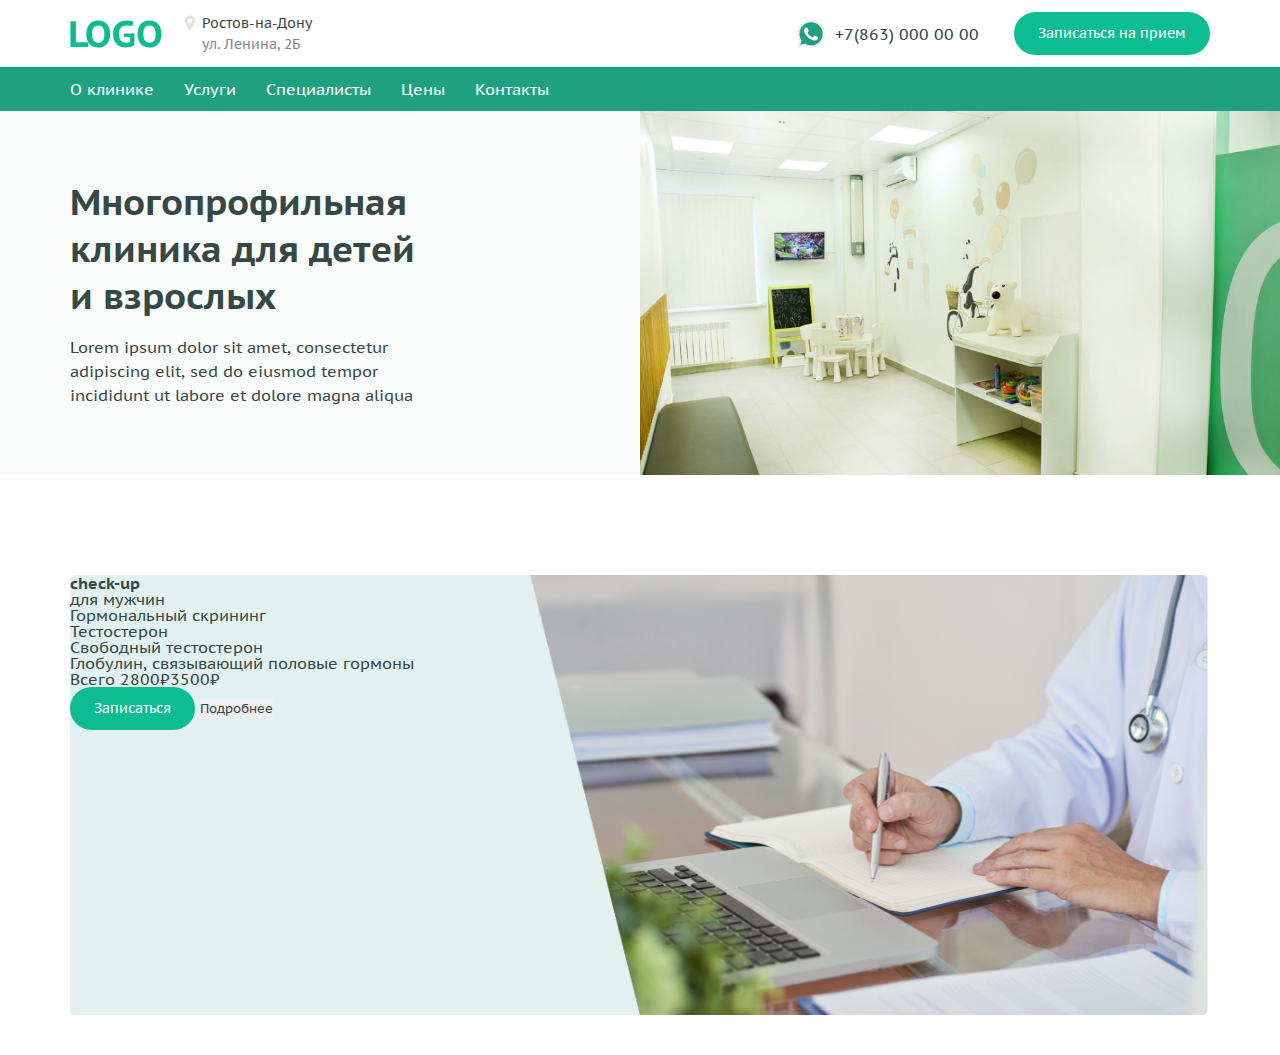
==== index.html @ 424bb500 "сделан header, menu, main" ====
<!DOCTYPE html>
<html lang="en">
<head>
  <meta charset="UTF-8">
  <meta name="viewport" content="width=device-width, initial-scale=1.0">
  <title>Clinic</title>
  <link href="https://fonts.googleapis.com/css2?family=PT+Sans+Caption:wght@400;700&display=swap" rel="stylesheet">
  <link rel="stylesheet" href="css/index.css">
</head>
<body>
  <div class="wrapper"> 
      <header class="header">
        <div class="_container">
          <div class="header__about">
            <div class="header__left-side">
              <img class="header__logo" src="images/logo.svg"></img>
              <div class="header__location">
                <svg xmlns="http://www.w3.org/2000/svg" width="20" height="20" viewBox="0 0 20 20" fill="none">
                  <path d="M9.8304 0.615234C6.23672 0.615234 3.31299 3.53897 3.31299 7.13264C3.31299 11.6495 9.83681 19.3652 9.83681 19.3652C9.83681 19.3652 16.3478 11.4274 16.3478 7.13264C16.3478 3.53897 13.4242 0.615234 9.8304 0.615234ZM11.7968 9.04095C11.2546 9.58305 10.5426 9.85416 9.8304 9.85416C9.11835 9.85416 8.40607 9.58305 7.86407 9.04095C6.77975 7.95673 6.77975 6.19251 7.86407 5.10818C8.38913 4.5829 9.08756 4.29359 9.8304 4.29359C10.5732 4.29359 11.2716 4.58301 11.7968 5.10818C12.8812 6.19251 12.8812 7.95673 11.7968 9.04095Z" fill="#E1E1E1"/>
                </svg>
                <div class="header__location-adress">
                  <p>Ростов-на-Дону</p>
                  <p class="header__location-adress-street">ул. Ленина, 2Б</p>
                </div>
              </div>
            </div>
            <div class="header__right-side">
              <div class="header__number">
                <img src="images/whatsapp.svg" alt="">
                <p>+7(863) 000 00 00</p>
              </div>
              <button class="register">Записаться на прием</button>
            </div>
          </div>
        </div>
        <div class="menu">
            <div class="_container">
              <ul class="menu__list">
                <li class="menu__list_item"><a href="">О клинике</a></li>
                <li class="menu__list_item"><a href="">Услуги</a></li>
                <li class="menu__list_item"><a href="">Специалисты</a></li>
                <li class="menu__list_item"><a href="">Цены</a></li>
                <li class="menu__list_item"><a href="">Контакты</a></li>
              </ul>
            </div>
        </div>
      </header>
      <main class="main">
        <section class="about">
          <div class="about__content">
            <div class="about__conteiner">
              <div class="about__body">
                <h2 class="about__title">Многопрофильная клиника для детей и взрослых</h2>
                <div class="about__text">Lorem ipsum dolor sit amet, consectetur adipiscing elit, sed do eiusmod tempor incididunt ut labore et dolore magna aliqua</div>
              </div>
            </div>
          </div>
          <div class="about__image">
            <img src="images/Photo-1.png" alt="">
          </div>
        </section>
        <section class="check-up">
          <div class="_container check-up__container">
            <div class="check-up__info">
              <h2 class="check-up__info_title">check-up</h2>
              <p class="check-up__info_subtitle">для мужчин</p>
              <ul class="check-up__info_list">
                <li class="check-up__info_item">Гормональный скрининг</li>
                <li class="check-up__info_item">Тестостерон</li>
                <li class="check-up__info_item">Свободный тестостерон</li>
                <li class="check-up__info_item">Глобулин, связывающий половые гормоны</li>
              </ul>
              <div class="check-up__info_price">Всего 2800₽<span>3500₽</span></div>
              <div class="check-up__info_buttons">
                <button class="check-up__info_register register">Записаться</button>
                <button class="check-up__info_more">Подробнее</button>
              </div>
            </div>
            <div class="check-up__img"><img src="images/doctor-working-table.png" alt=""></div>
          </div>
        </section>
      </main>
      <footer></footer>
    
  </div>
</body>
</html>
---- css/index.css ----
* {
  padding: 0;
  margin: 0;
  border: 0;
  font-family: "PT Sans Caption", sans-serif;
  color: #364844;
}

*,
*::before,
*::after {
  -moz-box-sizing: border-box;
  -webkit-box-sizing: border-box;
  box-sizing: border-box;
}

:focus,
:active {
  outline: none;
}

a:focus,
a:active {
  outline: none;
}

nav,
footer,
header,
aside {
  display: block;
}

html,
body {
  height: 100%;
  width: 100%;
  font-size: 100%;
  line-height: 1;
  font-size: 16px;
  -ms-text-size-adjust: 100%;
  -moz-text-size-adjust: 100%;
  -webkit-text-size-adjust: 100%;
}

input,
button,
textarea {
  font-family: inherit;
}

input::-ms-clear {
  display: none;
}

button {
  cursor: pointer;
}

button::-moz-focus-inner {
  padding: o;
  border: 0;
}

a,
a:visited {
  text-decoration: none;
}

a:hover {
  text-decoration: none;
}

ul li {
  list-style: none;
}

img {
  vertical-align: top;
}

h1,
h2,
h3,
h4,
h5,
h6 {
  font-size: inherit;
}

.wrapper {
  font-size: 16px;
  overflow: hidden;
  min-height: 100%;
  display: flex;
  flex-direction: column;
}

._container {
  box-sizing: content-box;
  padding: 0 15px;
  max-width: 1140px;
  margin: 0 auto;
}

.header__about {
  display: flex;
  align-items: center;
  justify-content: space-between;
  padding: 12px 0;
}
.header__left-side {
  display: flex;
}
.header__logo {
  padding-right: 20px;
}
.header__location {
  display: flex;
  font-size: 14px;
  line-height: 21px;
}
.header__location svg {
  padding-right: 4px;
}
.header__location-adress-street {
  color: #868686;
}
.header__right-side {
  display: flex;
}
.header__number {
  display: flex;
  align-items: center;
  margin-right: 35px;
}
.header__number img {
  margin-right: 10px;
}
.header .menu {
  background: #1FA181;
}
.header .menu__list {
  display: flex;
  gap: 30px;
}
.header .menu__list_item {
  line-height: 24px;
  padding: 10px 0;
}
.header .menu__list_item a {
  color: white;
}
.main {
  flex: 1 1 auto;
}
.main .about {
  background: #F8FBFA;
  margin-bottom: 100px;
}
.main .about__content {
  flex: 0 0 100%;
  display: flex;
}
.main .about__conteiner {
  max-width: 1170px;
  padding: 0 15px;
  margin: 0 auto;
  display: flex;
  align-items: center;
}
.main .about__title {
  font-size: 36px;
  font-weight: 700;
  margin: 0 0 15px 0;
  max-width: 85%;
  line-height: 130%;
}
.main .about__text {
  line-height: 150%;
  max-width: 86%;
}
.main .about__image img {
  max-width: 100%;
}
.main .check-up {
  margin-bottom: 40px;
}
.main .check-up__info {
  background: url("../images/bg.png");
  background-size: 100% 100%;
  z-index: 1;
  flex: 0 0 50%;
}
.main .check-up_img img {
  max-width: 100%;
}

@media (min-width: 767px) {
  .about {
    display: flex;
  }
  .about__body {
    width: 50%;
    padding-right: 164px;
  }
  .about__image {
    position: relative;
    flex: 0 0 50%;
    transform: translate(-100%, 0px);
    padding: 0 0 28.419%;
  }
  .about__image img {
    position: absolute;
    width: 100%;
    height: 100%;
    top: 0;
    left: 0;
    object-fit: cover;
  }
  .check-up__container {
    display: flex;
  }
  .check-up__img {
    position: relative;
    flex: 0 0 60.7%;
    padding: 0 0 38.6%;
    transform: translate(-18%, 0px);
  }
  .check-up__img img {
    position: absolute;
    width: 100%;
    height: 100%;
    top: 0;
    left: 0;
  }
}
@media (max-width: 767px) {
  .about__body .about__title {
    font-size: 26px;
  }
  .about__body .about__text {
    font-size: 14px;
  }
  .check-up .check-up__info {
    background-color: #E2F0EF;
  }
}
.register {
  border-radius: 50px;
  background: #0DBC91;
  padding: 11px 24px;
  color: white;
  font-size: 14px;
  line-height: 21px;
  transition: background 0.4s ease;
}
.register:hover {
  background: #00D29F;
}
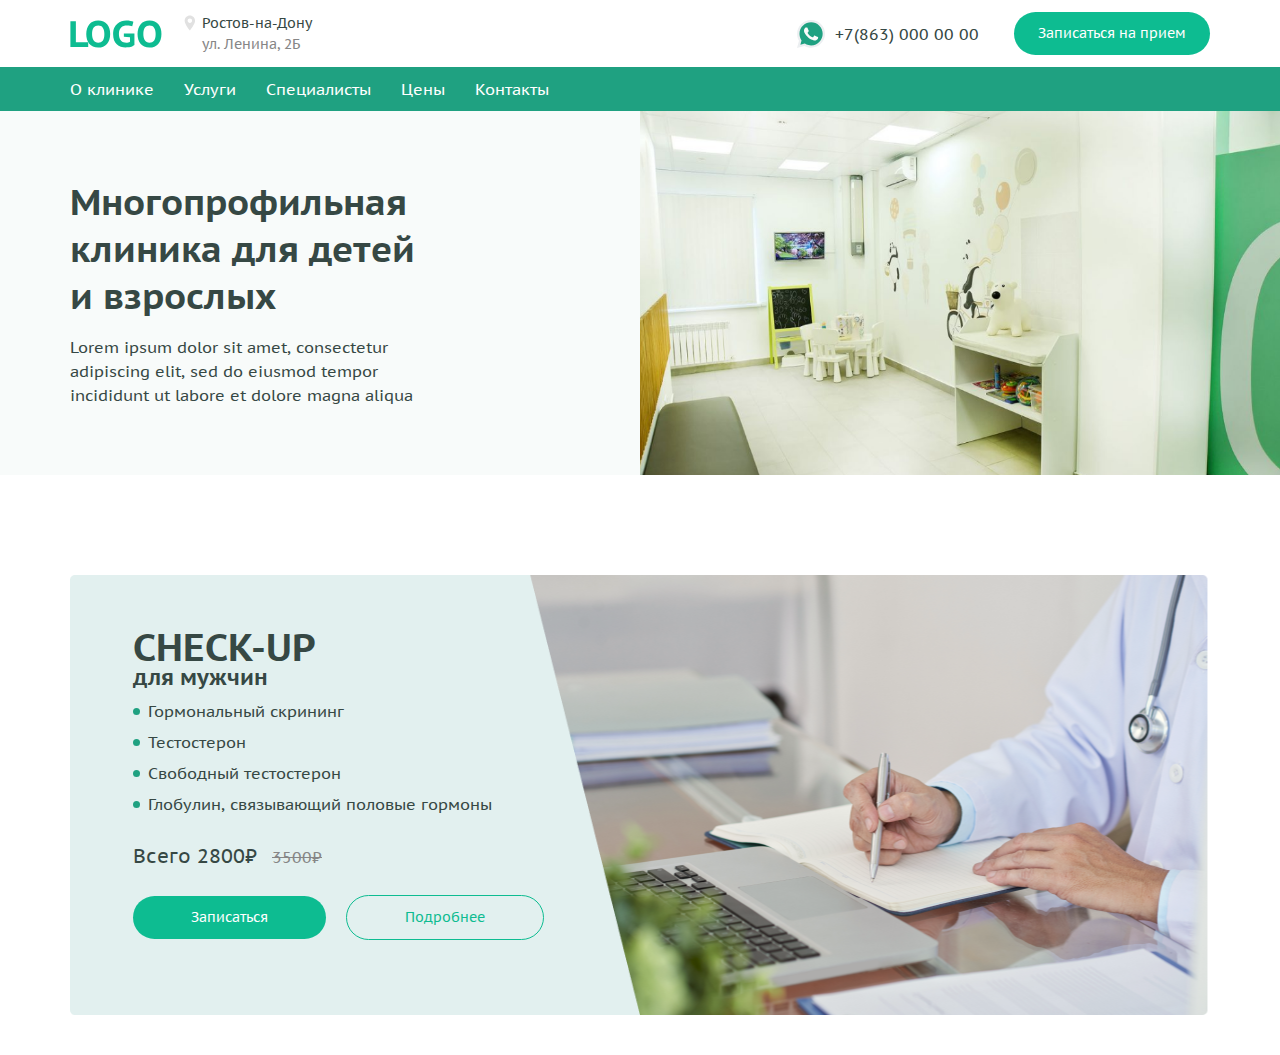
==== commit 33e0a381: "fixed some errors in the second block of the main block" ====
--- a/index.html
+++ b/index.html
@@ -62,19 +62,22 @@
         <section class="check-up">
           <div class="_container check-up__container">
             <div class="check-up__info">
-              <h2 class="check-up__info_title">check-up</h2>
-              <p class="check-up__info_subtitle">для мужчин</p>
-              <ul class="check-up__info_list">
-                <li class="check-up__info_item">Гормональный скрининг</li>
-                <li class="check-up__info_item">Тестостерон</li>
-                <li class="check-up__info_item">Свободный тестостерон</li>
-                <li class="check-up__info_item">Глобулин, связывающий половые гормоны</li>
+              <div class="check-up__content">
+                <h2 class="check-up__info_title">check-up</h2>
+                <p class="check-up__info_subtitle">для мужчин</p>
+                <ul class="check-up__info_list">
+                  <li class="check-up__info_item">Гормональный скрининг</li>
+                  <li class="check-up__info_item">Тестостерон</li>
+                  <li class="check-up__info_item">Свободный тестостерон</li>
+                  <li class="check-up__info_item">Глобулин, связывающий половые гормоны</li>
               </ul>
-              <div class="check-up__info_price">Всего 2800₽<span>3500₽</span></div>
-              <div class="check-up__info_buttons">
-                <button class="check-up__info_register register">Записаться</button>
-                <button class="check-up__info_more">Подробнее</button>
+                <div class="check-up__info_price">Всего 2800₽<span>3500₽</span></div>
+                <div class="check-up__info_buttons">
+                  <button class="check-up__info_register register">Записаться</button>
+                  <button class="check-up__info_more">Подробнее</button>
+                </div>
               </div>
+              
             </div>
             <div class="check-up__img"><img src="images/doctor-working-table.png" alt=""></div>
           </div>
--- a/css/index.css
+++ b/css/index.css
@@ -186,11 +186,68 @@
 .main .check-up {
   margin-bottom: 40px;
 }
+.main .check-up__content {
+  padding: 9.3% 0 0 11.05%;
+}
 .main .check-up__info {
   background: url("../images/bg.png");
   background-size: 100% 100%;
   z-index: 1;
   flex: 0 0 50%;
+}
+.main .check-up__info_title {
+  font-size: 38px;
+  font-weight: 700;
+  text-transform: uppercase;
+}
+.main .check-up__info_subtitle {
+  font-size: 22px;
+  font-weight: 700;
+  margin-bottom: 15px;
+}
+.main .check-up__info_list {
+  display: flex;
+  flex-direction: column;
+  gap: 15px;
+  margin-bottom: 33px;
+  padding-left: 15px;
+}
+.main .check-up__info_item {
+  position: relative;
+}
+.main .check-up__info_item::after {
+  content: "";
+  position: absolute;
+  left: -15px;
+  top: 5px;
+  width: 7px;
+  height: 7px;
+  background-color: #1FA181;
+  border-radius: 50%;
+}
+.main .check-up__info_price {
+  font-size: 20px;
+  margin-bottom: 26px;
+}
+.main .check-up__info_price span {
+  line-height: 150%;
+  text-decoration-line: line-through;
+  color: #868686;
+  font-size: 16px;
+  padding-left: 15px;
+}
+.main .check-up__info_register {
+  padding: 11px 58px;
+  margin-right: 15px;
+}
+.main .check-up__info_more {
+  color: #0DBC91;
+  padding: 11px 58px;
+  font-size: 14px;
+  line-height: 150%;
+  border-radius: 50px;
+  border: 1px solid #0DBC91;
+  background-color: transparent;
 }
 .main .check-up_img img {
   max-width: 100%;
@@ -244,6 +301,11 @@
   }
   .check-up .check-up__info {
     background-color: #E2F0EF;
+  }
+}
+@media (max-width: 375px) {
+  .check-up__content button {
+    padding: 11px 23px !important;
   }
 }
 .register {
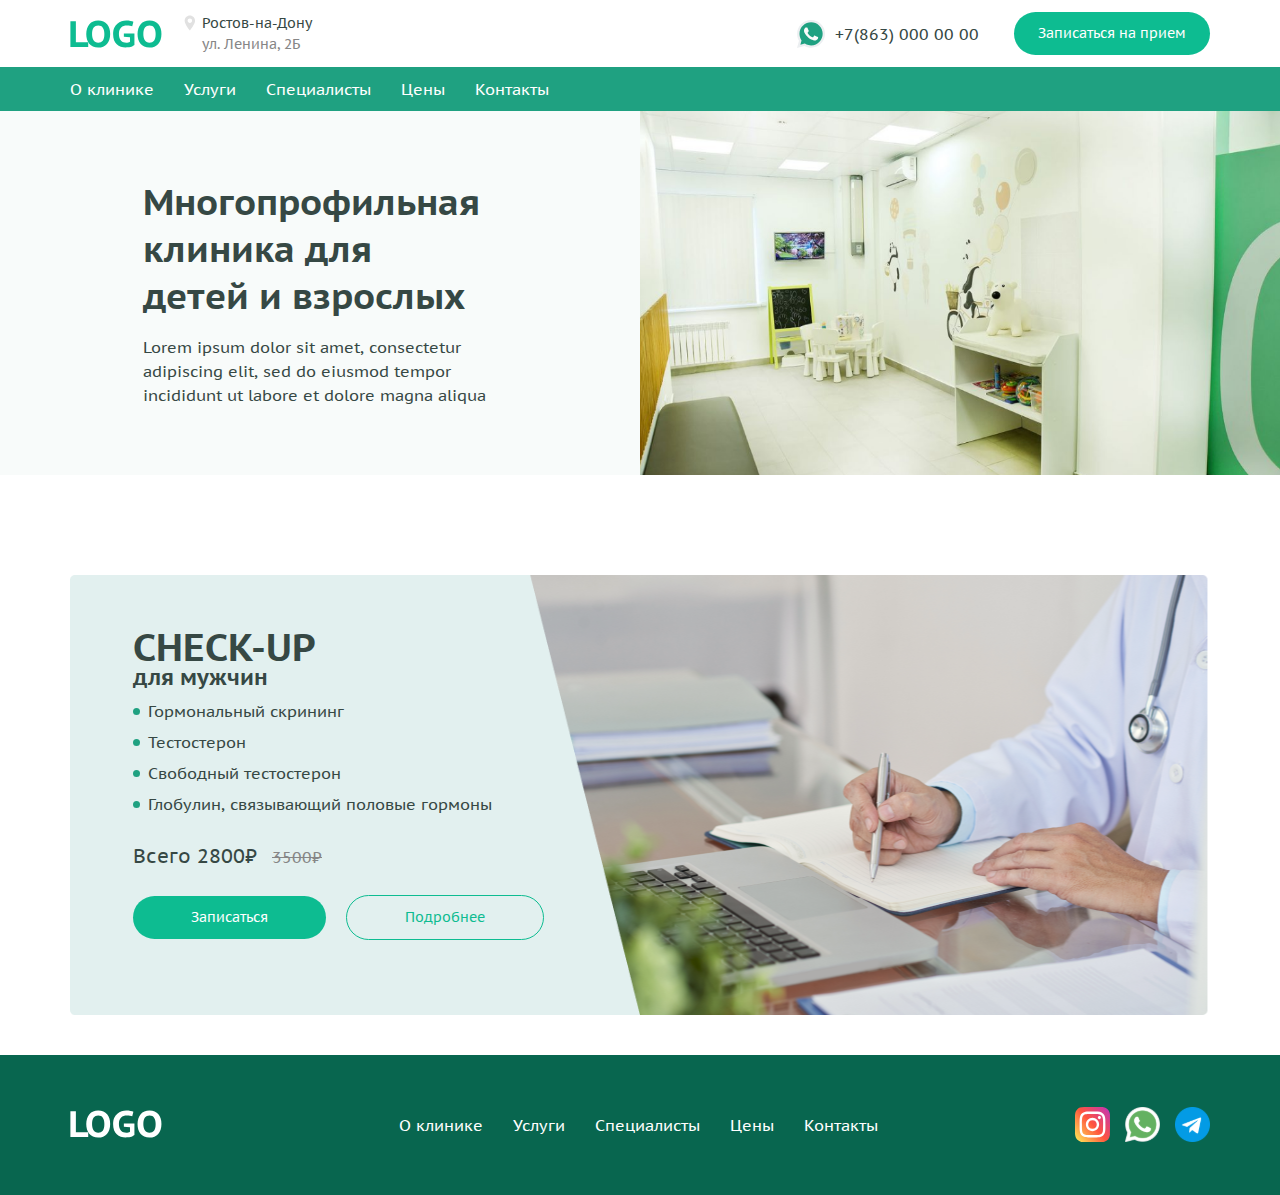
==== commit ea872f44: "Styles distributed across files, made footer, finished second main block" ====
--- a/index.html
+++ b/index.html
@@ -26,9 +26,10 @@
             </div>
             <div class="header__right-side">
               <div class="header__number">
-                <img src="images/whatsapp.svg" alt="">
+                <img src="images/header-wa.svg" alt="">
                 <p>+7(863) 000 00 00</p>
               </div>
+              <p class="header__city-media">Ростов-на-Дону</p>
               <button class="register">Записаться на прием</button>
             </div>
           </div>
@@ -61,30 +62,53 @@
         </section>
         <section class="check-up">
           <div class="_container check-up__container">
-            <div class="check-up__info">
-              <div class="check-up__content">
-                <h2 class="check-up__info_title">check-up</h2>
-                <p class="check-up__info_subtitle">для мужчин</p>
-                <ul class="check-up__info_list">
-                  <li class="check-up__info_item">Гормональный скрининг</li>
-                  <li class="check-up__info_item">Тестостерон</li>
-                  <li class="check-up__info_item">Свободный тестостерон</li>
-                  <li class="check-up__info_item">Глобулин, связывающий половые гормоны</li>
-              </ul>
-                <div class="check-up__info_price">Всего 2800₽<span>3500₽</span></div>
-                <div class="check-up__info_buttons">
-                  <button class="check-up__info_register register">Записаться</button>
-                  <button class="check-up__info_more">Подробнее</button>
+            <div class="check-up__body">
+              <div class="check-up__info">
+                <div class="check-up__content">
+                  <h2 class="check-up__info_title">check-up</h2>
+                  <p class="check-up__info_subtitle">для мужчин</p>
+                  <ul class="check-up__info_list">
+                    <li class="check-up__info_item">Гормональный скрининг</li>
+                    <li class="check-up__info_item">Тестостерон</li>
+                    <li class="check-up__info_item">Свободный тестостерон</li>
+                    <li class="check-up__info_item">Глобулин, связывающий половые гормоны</li>
+                  </ul>
+                  <div class="check-up__info_price">Всего 2800₽<span>3500₽</span></div>
+                  <div class="check-up__info_buttons">
+                    <button class="check-up__info_register register">Записаться</button>
+                    <button class="check-up__info_more">Подробнее</button>
+                  </div>
                 </div>
               </div>
-              
+              <div class="check-up__img"><img src="images/doctor-working-table.png" alt=""></div>
             </div>
-            <div class="check-up__img"><img src="images/doctor-working-table.png" alt=""></div>
           </div>
         </section>
       </main>
-      <footer></footer>
-    
+      <footer class="footer">
+        <div class="_container">
+          <div class="footer__content">
+            <div class="footer__logo"><svg width="92" height="28" viewBox="0 0 92 28" fill="none" xmlns="http://www.w3.org/2000/svg">
+              <path d="M18.213 27H0.401917V1.1333H5.87087V22.1962H18.213V27Z" fill="#FFF"/>
+              <path d="M16.2582 14.0666C16.2582 11.948 16.5292 10.0511 17.0712 8.37597C17.6132 6.70079 18.3892 5.2966 19.3992 4.1634C20.4339 3.00555 21.6902 2.13102 23.1683 1.53978C24.6464 0.923904 26.3216 0.615967 28.1939 0.615967C30.1893 0.615967 31.9261 0.948538 33.4041 1.61368C34.9069 2.25419 36.1509 3.16568 37.1363 4.34816C38.1464 5.53063 38.8977 6.94714 39.3904 8.59768C39.9078 10.2482 40.1664 12.0712 40.1664 14.0666C40.1664 16.1852 39.8831 18.0821 39.3165 19.7573C38.7746 21.4325 37.9862 22.849 36.9516 24.0068C35.9169 25.14 34.6605 26.0146 33.1824 26.6304C31.7043 27.2217 30.0415 27.5173 28.1939 27.5173C26.1984 27.5173 24.4494 27.197 22.9466 26.5565C21.4685 25.8914 20.2245 24.9676 19.2144 23.7851C18.229 22.6026 17.49 21.1861 16.9973 19.5356C16.5046 17.885 16.2582 16.0621 16.2582 14.0666ZM22.0598 14.0666C22.0598 15.3477 22.1829 16.5178 22.4293 17.5771C22.6756 18.6364 23.0452 19.5479 23.5379 20.3116C24.0306 21.0753 24.6587 21.6665 25.4224 22.0853C26.2107 22.5041 27.1346 22.7135 28.1939 22.7135C30.14 22.7135 31.6551 22.0483 32.739 20.7181C33.8229 19.3878 34.3649 17.1706 34.3649 14.0666C34.3649 12.8349 34.2541 11.6894 34.0323 10.6301C33.8106 9.57076 33.4411 8.65927 32.9238 7.89559C32.4311 7.10727 31.7906 6.50371 31.0022 6.08492C30.2386 5.64149 29.3024 5.41978 28.1939 5.41978C26.2723 5.41978 24.7696 6.10955 23.6857 7.48911C22.6017 8.86867 22.0598 11.0612 22.0598 14.0666Z" fill="#FFF"/>
+              <path d="M53.8596 13.4015H64.428V25.0045C63.8614 25.448 63.2332 25.8298 62.5434 26.1501C61.8783 26.4457 61.1639 26.7043 60.4002 26.9261C59.6611 27.1231 58.8974 27.271 58.1091 27.3695C57.3208 27.468 56.5448 27.5173 55.7811 27.5173C54.0074 27.5173 52.3446 27.2586 50.7926 26.7413C49.2652 26.224 47.9226 25.4233 46.7647 24.3394C45.6315 23.2308 44.7324 21.8266 44.0672 20.1268C43.4267 18.427 43.1065 16.407 43.1065 14.0666C43.1065 11.6278 43.5006 9.55844 44.2889 7.85863C45.0773 6.13419 46.0996 4.74232 47.356 3.68301C48.637 2.59908 50.0535 1.82308 51.6055 1.35502C53.1821 0.862317 54.7465 0.615967 56.2985 0.615967C57.8997 0.615967 59.3039 0.739141 60.511 0.98549C61.7428 1.2072 62.7035 1.42892 63.3933 1.65063L62.2478 6.19578C61.5826 5.97406 60.8313 5.7893 59.9937 5.64149C59.1561 5.49368 58.1091 5.41978 56.8527 5.41978C55.6949 5.41978 54.6356 5.5799 53.6748 5.90016C52.7141 6.19578 51.8765 6.68848 51.1621 7.37825C50.4477 8.06803 49.8934 8.96721 49.4992 10.0758C49.1051 11.1843 48.908 12.527 48.908 14.1036C48.908 15.631 49.1051 16.9366 49.4992 18.0205C49.8934 19.1045 50.423 20.0037 51.0882 20.7181C51.7779 21.4078 52.5663 21.9129 53.4531 22.2331C54.34 22.5534 55.2761 22.7135 56.2615 22.7135C56.9266 22.7135 57.5918 22.6396 58.2569 22.4918C58.9467 22.344 59.5256 22.1099 59.9937 21.7897V17.3184L53.8596 16.7272V13.4015Z" fill="#FFF"/>
+              <path d="M67.5369 14.0666C67.5369 11.948 67.8079 10.0511 68.3498 8.37597C68.8918 6.70079 69.6678 5.2966 70.6778 4.1634C71.7125 3.00555 72.9689 2.13102 74.447 1.53978C75.9251 0.923904 77.6003 0.615967 79.4725 0.615967C81.4679 0.615967 83.2047 0.948538 84.6828 1.61368C86.1855 2.25419 87.4296 3.16568 88.415 4.34816C89.425 5.53063 90.1764 6.94714 90.6691 8.59768C91.1864 10.2482 91.4451 12.0712 91.4451 14.0666C91.4451 16.1852 91.1618 18.0821 90.5952 19.7573C90.0532 21.4325 89.2649 22.849 88.2302 24.0068C87.1955 25.14 85.9392 26.0146 84.4611 26.6304C82.983 27.2217 81.3201 27.5173 79.4725 27.5173C77.4771 27.5173 75.728 27.197 74.2253 26.5565C72.7472 25.8914 71.5031 24.9676 70.4931 23.7851C69.5077 22.6026 68.7686 21.1861 68.2759 19.5356C67.7832 17.885 67.5369 16.0621 67.5369 14.0666ZM73.3384 14.0666C73.3384 15.3477 73.4616 16.5178 73.7079 17.5771C73.9543 18.6364 74.3238 19.5479 74.8165 20.3116C75.3092 21.0753 75.9374 21.6665 76.7011 22.0853C77.4894 22.5041 78.4132 22.7135 79.4725 22.7135C81.4187 22.7135 82.9337 22.0483 84.0176 20.7181C85.1016 19.3878 85.6436 17.1706 85.6436 14.0666C85.6436 12.8349 85.5327 11.6894 85.311 10.6301C85.0893 9.57076 84.7197 8.65927 84.2024 7.89559C83.7097 7.10727 83.0692 6.50371 82.2809 6.08492C81.5172 5.64149 80.5811 5.41978 79.4725 5.41978C77.551 5.41978 76.0482 6.10955 74.9643 7.48911C73.8804 8.86867 73.3384 11.0612 73.3384 14.0666Z" fill="#FFF"/></svg>
+            </div>
+            <ul class="footer__menu">
+              <li class="footer__menu_item"><a href="">О клинике</a></li>
+              <li class="footer__menu_item"><a href="">Услуги</a></li>
+              <li class="footer__menu_item"><a href="">Специалисты</a></li>
+              <li class="footer__menu_item"><a href="">Цены</a></li>
+              <li class="footer__menu_item"><a href="">Контакты</a></li>
+            </ul>
+            <div class="footer__widgets">
+              <img src="images/inst.svg" alt="">
+              <img src="images/footer-wa.svg" alt="">
+              <img src="images/tg.svg" alt="">
+            </div>
+          </div>
+        </div>
+      </footer>
   </div>
 </body>
 </html>--- a/css/index.css
+++ b/css/index.css
@@ -103,53 +103,108 @@
   margin: 0 auto;
 }
 
+.register {
+  border-radius: 50px;
+  background: #0DBC91;
+  padding: 11px 24px;
+  color: white;
+  font-size: 14px;
+  line-height: 21px;
+  transition: background 0.4s ease;
+}
+.register:hover {
+  background: #00D29F;
+}
+
 .header__about {
   display: flex;
   align-items: center;
   justify-content: space-between;
   padding: 12px 0;
 }
-.header__left-side {
-  display: flex;
-}
-.header__logo {
-  padding-right: 20px;
-}
-.header__location {
-  display: flex;
-  font-size: 14px;
-  line-height: 21px;
-}
-.header__location svg {
-  padding-right: 4px;
-}
-.header__location-adress-street {
-  color: #868686;
-}
-.header__right-side {
-  display: flex;
-}
-.header__number {
-  display: flex;
-  align-items: center;
-  margin-right: 35px;
-}
-.header__number img {
-  margin-right: 10px;
-}
-.header .menu {
-  background: #1FA181;
-}
-.header .menu__list {
-  display: flex;
-  gap: 30px;
-}
-.header .menu__list_item {
-  line-height: 24px;
-  padding: 10px 0;
-}
-.header .menu__list_item a {
-  color: white;
+.header__city-media {
+  font-size: 13px;
+  text-align: right;
+}
+
+@media (min-width: 710px) {
+  .header__about {
+    display: flex;
+    align-items: center;
+    justify-content: space-between;
+    padding: 12px 0;
+  }
+  .header__left-side {
+    display: flex;
+  }
+  .header__logo {
+    padding-right: 20px;
+  }
+  .header__location {
+    display: flex;
+    font-size: 14px;
+    line-height: 21px;
+  }
+  .header__location svg {
+    padding-right: 4px;
+  }
+  .header__location-adress-street {
+    color: #868686;
+  }
+  .header__right-side {
+    display: flex;
+  }
+  .header__right-side .header__city-media {
+    display: none;
+  }
+  .header__right-side .header__number {
+    display: flex;
+    align-items: center;
+    margin-right: 35px;
+  }
+  .header__right-side .header__number img {
+    margin-right: 10px;
+  }
+  .menu {
+    background: #1FA181;
+  }
+  .menu__list {
+    display: flex;
+    gap: 30px;
+    line-height: 24px;
+  }
+  .menu__list_item {
+    padding: 10px 0;
+  }
+  .menu__list_item a {
+    color: white;
+  }
+}
+@media (max-width: 710px) {
+  .header__logo {
+    max-width: 62px;
+  }
+  .header__location svg {
+    display: none;
+  }
+  .header__location-adress {
+    display: none;
+  }
+  .header__right-side {
+    display: block;
+  }
+  .header__right-side button {
+    display: none;
+  }
+  .header__number img {
+    display: none;
+  }
+  .header__number p {
+    font-weight: 700;
+  }
+  .header .menu {
+    display: none;
+  }
 }
 .main {
   flex: 1 1 auto;
@@ -161,6 +216,7 @@
 .main .about__content {
   flex: 0 0 100%;
   display: flex;
+  padding-right: 15px;
 }
 .main .about__conteiner {
   max-width: 1170px;
@@ -173,18 +229,21 @@
   font-size: 36px;
   font-weight: 700;
   margin: 0 0 15px 0;
-  max-width: 85%;
+  text-wrap: balance;
   line-height: 130%;
 }
 .main .about__text {
   line-height: 150%;
-  max-width: 86%;
+  text-wrap: balance;
 }
 .main .about__image img {
   max-width: 100%;
 }
 .main .check-up {
   margin-bottom: 40px;
+}
+.main .check-up__body {
+  display: flex;
 }
 .main .check-up__content {
   padding: 9.3% 0 0 11.05%;
@@ -253,13 +312,12 @@
   max-width: 100%;
 }
 
-@media (min-width: 767px) {
+@media (min-width: 768px) {
   .about {
     display: flex;
   }
   .about__body {
     width: 50%;
-    padding-right: 164px;
   }
   .about__image {
     position: relative;
@@ -275,8 +333,8 @@
     left: 0;
     object-fit: cover;
   }
-  .check-up__container {
-    display: flex;
+  .check-up .check-up__info_item {
+    max-width: 80%;
   }
   .check-up__img {
     position: relative;
@@ -293,30 +351,127 @@
   }
 }
 @media (max-width: 767px) {
+  .about {
+    display: flex;
+    flex-direction: column;
+  }
+  .about__content {
+    order: 2;
+  }
+  .about__image {
+    order: 1;
+    margin-bottom: 35px;
+  }
   .about__body .about__title {
     font-size: 26px;
   }
   .about__body .about__text {
     font-size: 14px;
+    padding-bottom: 53px;
+  }
+  .check-up__body {
+    flex-direction: column;
   }
   .check-up .check-up__info {
     background-color: #E2F0EF;
-  }
-}
-@media (max-width: 375px) {
-  .check-up__content button {
+    display: flex;
+    flex-direction: column;
+    order: 2;
+  }
+  .check-up .check-up__info_title {
+    font-size: 26px;
+  }
+  .check-up .check-up__info_subtitle {
+    font-size: 14px;
+  }
+  .check-up .check-up__info_item {
+    font-size: 14px;
+  }
+  .check-up .check-up__info_buttons {
+    margin-bottom: 42px;
+  }
+  .check-up .check-up__info_register {
+    margin: 0 5px 5px 0;
+  }
+  .check-up__content {
+    padding: 22px !important;
+  }
+  .check-up__img {
+    order: 1;
+  }
+  .check-up__img img {
+    width: 100%;
+  }
+}
+@media (max-width: 991px) {
+  .check-up__info_buttons button {
     padding: 11px 23px !important;
   }
-}
-.register {
-  border-radius: 50px;
-  background: #0DBC91;
-  padding: 11px 24px;
+  .check-up__info_buttons .check-up__info_register {
+    margin-right: 5px;
+  }
+}
+.footer {
+  background: #08664F;
+}
+.footer__content {
+  display: flex;
+}
+.footer__logo {
+  order: 1;
+}
+.footer__menu {
+  order: 3;
+  line-height: 24px;
+}
+.footer__menu_item a {
   color: white;
-  font-size: 14px;
-  line-height: 21px;
-  transition: background 0.4s ease;
-}
-.register:hover {
-  background: #00D29F;
+}
+.footer__widgets {
+  order: 3;
+}
+
+@media (min-width: 810px) {
+  .footer__content {
+    min-height: 140px;
+    justify-content: space-between;
+    align-items: center;
+  }
+  .footer__menu {
+    display: flex;
+    gap: 30px;
+    margin-right: -40px;
+  }
+  .footer__widgets {
+    display: flex;
+    gap: 15px;
+  }
+}
+@media (max-width: 819px) {
+  .footer__content {
+    display: flex;
+    flex-direction: column;
+    padding: 42px 0 0 0;
+  }
+  .footer__logo {
+    order: 1;
+  }
+  .footer__menu {
+    order: 3;
+    padding: 30px 0;
+  }
+  .footer__menu_item {
+    font-size: 14px;
+    line-height: normal;
+    padding-bottom: 15px;
+  }
+  .footer__widgets {
+    order: 2;
+    display: flex;
+    margin: -30px 0px 0 calc(100% - 112px);
+    gap: 20px;
+  }
+  .footer__widgets img {
+    width: 24px;
+  }
 }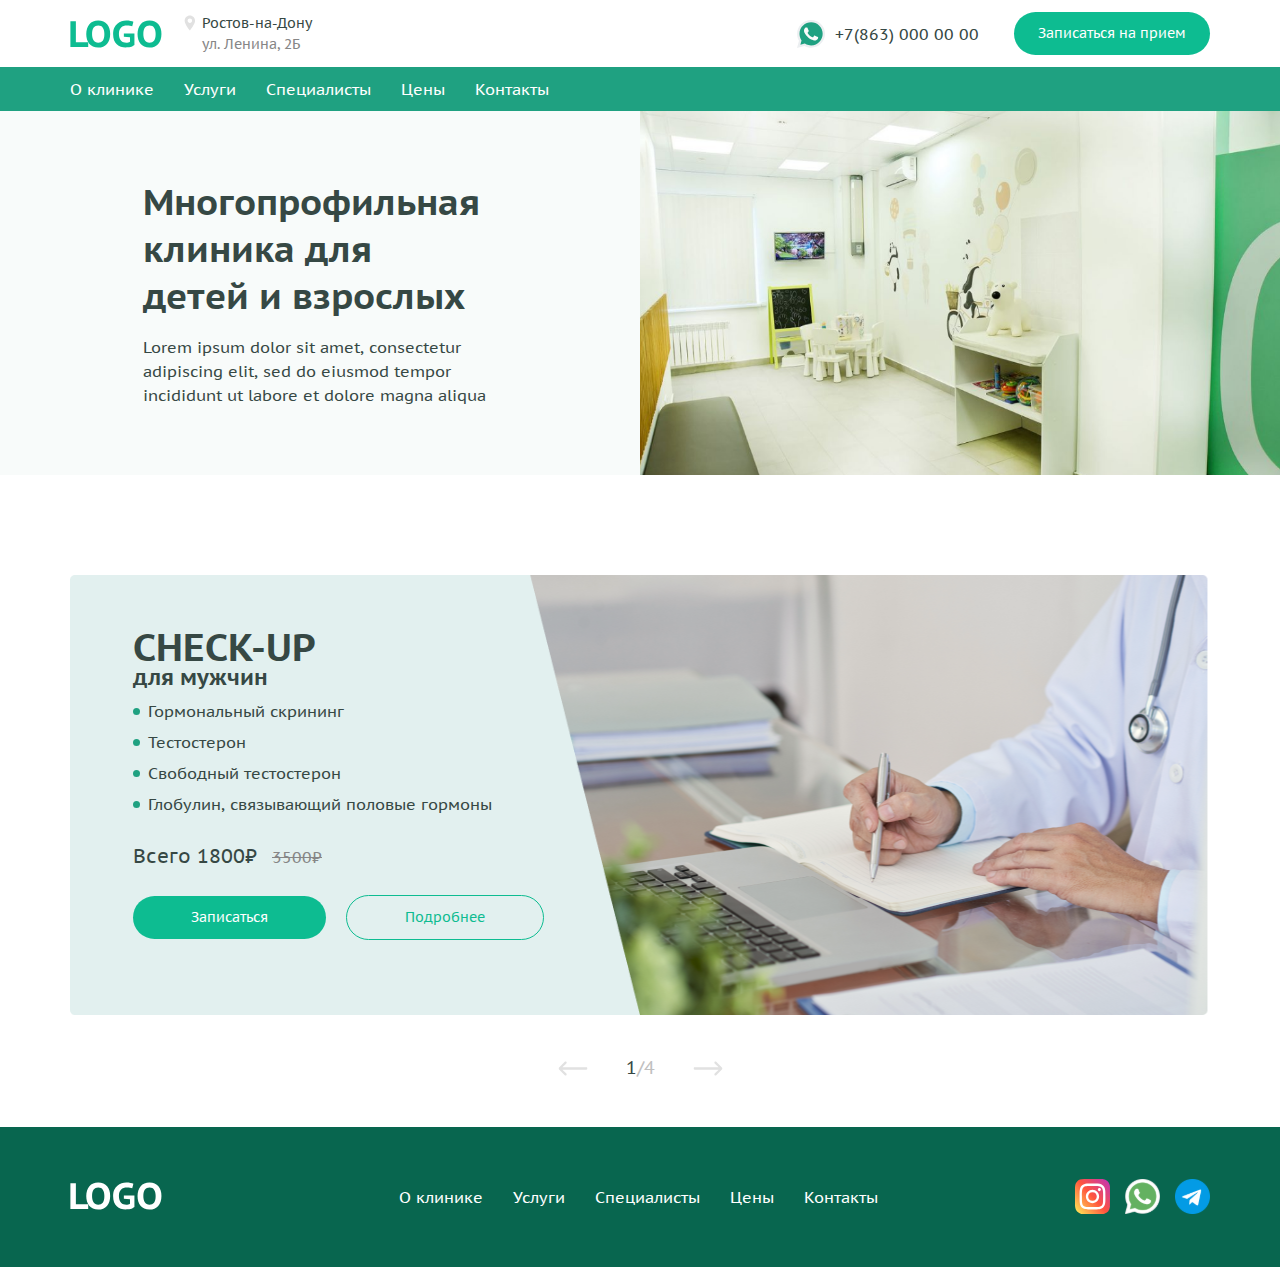
==== commit a4c7097f: "Slider added" ====
--- a/index.html
+++ b/index.html
@@ -13,6 +13,9 @@
         <div class="_container">
           <div class="header__about">
             <div class="header__left-side">
+              <div class="menu__icon">
+                <span></span>
+              </div>
               <img class="header__logo" src="images/logo.svg"></img>
               <div class="header__location">
                 <svg xmlns="http://www.w3.org/2000/svg" width="20" height="20" viewBox="0 0 20 20" fill="none">
@@ -30,7 +33,7 @@
                 <p>+7(863) 000 00 00</p>
               </div>
               <p class="header__city-media">Ростов-на-Дону</p>
-              <button class="register">Записаться на прием</button>
+              <button class="register popup-link">Записаться на прием</button>
             </div>
           </div>
         </div>
@@ -47,43 +50,131 @@
         </div>
       </header>
       <main class="main">
-        <section class="about">
-          <div class="about__content">
-            <div class="about__conteiner">
-              <div class="about__body">
-                <h2 class="about__title">Многопрофильная клиника для детей и взрослых</h2>
-                <div class="about__text">Lorem ipsum dolor sit amet, consectetur adipiscing elit, sed do eiusmod tempor incididunt ut labore et dolore magna aliqua</div>
-              </div>
-            </div>
-          </div>
-          <div class="about__image">
-            <img src="images/Photo-1.png" alt="">
-          </div>
-        </section>
-        <section class="check-up">
-          <div class="_container check-up__container">
-            <div class="check-up__body">
-              <div class="check-up__info">
-                <div class="check-up__content">
-                  <h2 class="check-up__info_title">check-up</h2>
-                  <p class="check-up__info_subtitle">для мужчин</p>
-                  <ul class="check-up__info_list">
-                    <li class="check-up__info_item">Гормональный скрининг</li>
-                    <li class="check-up__info_item">Тестостерон</li>
-                    <li class="check-up__info_item">Свободный тестостерон</li>
-                    <li class="check-up__info_item">Глобулин, связывающий половые гормоны</li>
-                  </ul>
-                  <div class="check-up__info_price">Всего 2800₽<span>3500₽</span></div>
-                  <div class="check-up__info_buttons">
-                    <button class="check-up__info_register register">Записаться</button>
-                    <button class="check-up__info_more">Подробнее</button>
-                  </div>
-                </div>
-              </div>
-              <div class="check-up__img"><img src="images/doctor-working-table.png" alt=""></div>
-            </div>
-          </div>
-        </section>
+        <div class="main__menu">
+          <div class="_container">
+            <ul class="main__menu_list">
+              <li class="main__menu_item"><a href="">О клинике</a></li>
+              <li class="main__menu_item"><a href="">Услуги</a></li>
+              <li class="main__menu_item"><a href="">Специалисты</a></li>
+              <li class="main__menu_item"><a href="">Цены</a></li>
+              <li class="main__menu_item"><a href="">Контакты</a></li>
+            </ul>
+            <button class="main__menu_button register popup-link menu-button">Записаться на прием</button>
+          </div>
+        </div>
+        <div class="main__block">
+          <section class="about">
+            <div class="about__content">
+              <div class="about__conteiner">
+                <div class="about__body">
+                  <h2 class="about__title">Многопрофильная клиника для детей и взрослых</h2>
+                  <div class="about__text">Lorem ipsum dolor sit amet, consectetur adipiscing elit, sed do eiusmod tempor incididunt ut labore et dolore magna aliqua</div>
+                </div>
+              </div>
+            </div>
+            <div class="about__image">
+              <img src="images/Photo-1.png" alt="">
+            </div>
+          </section>
+          <section class="check-up">
+            <div class="_container check-up__container">
+              <div class="check-up__body slider__container">
+                <div class="check-up__info slider">
+                    <div class="check-up__content">
+                    <h2 class="check-up__info_title">check-up</h2>
+                    <p class="check-up__info_subtitle">для мужчин</p>
+                    <ul class="check-up__info_list">
+                      <li class="check-up__info_item">Гормональный скрининг</li>
+                      <li class="check-up__info_item">Тестостерон</li>
+                      <li class="check-up__info_item">Свободный тестостерон</li>
+                      <li class="check-up__info_item">Глобулин, связывающий половые гормоны</li>
+                    </ul>
+                    <div class="check-up__info_price">Всего 1800₽<span>3500₽</span></div>
+                    <div class="check-up__info_buttons">
+                      <button class="check-up__info_register register popup-link">Записаться</button>
+                      <button class="check-up__info_more">Подробнее</button>
+                    </div>
+                    </div>
+                    <div class="check-up__content">
+                      <h2 class="check-up__info_title">check-up</h2>
+                      <p class="check-up__info_subtitle">для мужчин</p>
+                      <ul class="check-up__info_list">
+                        <li class="check-up__info_item">Гормональный скрининг</li>
+                        <li class="check-up__info_item">Тестостерон</li>
+                        <li class="check-up__info_item">Свободный тестостерон</li>
+                        <li class="check-up__info_item">Глобулин, связывающий половые гормоны</li>
+                      </ul>
+                      <div class="check-up__info_price">Всего 2800₽<span>4500₽</span></div>
+                      <div class="check-up__info_buttons">
+                        <button class="check-up__info_register register popup-link">Записаться</button>
+                        <button class="check-up__info_more">Подробнее</button>
+                      </div>
+                      </div>
+                    <div class="check-up__content">
+                    <h2 class="check-up__info_title">Check-up</h2>
+                    <p class="check-up__info_subtitle">для мужчин</p>
+                    <ul class="check-up__info_list">
+                      <li class="check-up__info_item">Гормональный скрининг</li>
+                      <li class="check-up__info_item">Тестостерон</li>
+                      <li class="check-up__info_item">Свободный тестостерон</li>
+                      <li class="check-up__info_item">Глобулин, связывающий половые гормоны</li>
+                    </ul>
+                    <div class="check-up__info_price">Всего 3800₽<span>5500₽</span></div>
+                    <div class="check-up__info_buttons">
+                      <button class="check-up__info_register register popup-link">Записаться</button>
+                      <button class="check-up__info_more">Подробнее</button>
+                    </div>
+                    </div>
+                    <div class="check-up__content">
+                    <h2 class="check-up__info_title">CHeck-up</h2>
+                    <p class="check-up__info_subtitle">для мужчин</p>
+                    <ul class="check-up__info_list">
+                      <li class="check-up__info_item">Гормональный скрининг</li>
+                      <li class="check-up__info_item">Тестостерон</li>
+                      <li class="check-up__info_item">Свободный тестостерон</li>
+                      <li class="check-up__info_item">Глобулин, связывающий половые гормоны</li>
+                    </ul>
+                    <div class="check-up__info_price">Всего 4800₽<span>6500₽</span></div>
+                    <div class="check-up__info_buttons">
+                      <button class="check-up__info_register register popup-link">Записаться</button>
+                      <button class="check-up__info_more">Подробнее</button>
+                    </div>
+                    </div>
+                </div>
+                <div class="check-up__img">
+                  <img src="images/doctor-working-table.png" alt="">
+                </div>
+              </div>
+              <div class="slider__arrow">
+                <button onclick="previousSlide()">
+                  <svg xmlns="http://www.w3.org/2000/svg" width="34" height="34" viewBox="0 0 34 34" fill="none">
+                    <g clip-path="url(#clip0_18789_34)">
+                    <path d="M32.6718 15.6719H4.54493L9.20426 11.0351C9.72416 10.5177 9.72615 9.67678 9.20871 9.15689C8.69127 8.63693 7.8503 8.635 7.33041 9.15237L0.390691 16.0586C0.390226 16.059 0.389894 16.0595 0.389496 16.0599C-0.129071 16.5773 -0.130731 17.4209 0.389363 17.9401C0.389828 17.9405 0.39016 17.941 0.390558 17.9414L7.33028 24.8476C7.85011 25.3649 8.69107 25.3631 9.20858 24.8431C9.72602 24.3232 9.72402 23.4823 9.20413 22.9648L4.54493 18.3281H32.6718C33.4054 18.3281 34 17.7335 34 17C34 16.2665 33.4054 15.6719 32.6718 15.6719Z" fill="#E1E1E1"/>
+                    </g>
+                    <defs>
+                    <clipPath id="clip0_18789_34">
+                    <rect width="34" height="34" fill="white"/>
+                    </clipPath>
+                    </defs>
+                  </svg>
+                </button>
+                <p id="counter-slider"></p>
+                <button onclick="nextSlide()">
+                  <svg xmlns="http://www.w3.org/2000/svg" width="34" height="34" viewBox="0 0 34 34" fill="none">
+                    <g clip-path="url(#clip0_18789_30)">
+                    <path d="M1.32817 15.6719H29.4551L24.7957 11.0351C24.2758 10.5177 24.2739 9.67678 24.7913 9.15689C25.3087 8.63693 26.1497 8.635 26.6696 9.15237L33.6093 16.0586C33.6098 16.059 33.6101 16.0595 33.6105 16.0599C34.1291 16.5773 34.1307 17.4209 33.6106 17.9401C33.6102 17.9405 33.6098 17.941 33.6094 17.9414L26.6697 24.8476C26.1499 25.3649 25.3089 25.3631 24.7914 24.8431C24.274 24.3232 24.276 23.4823 24.7959 22.9648L29.4551 18.3281H1.32817C0.594646 18.3281 4.57764e-05 17.7335 4.57764e-05 17C4.57764e-05 16.2665 0.594646 15.6719 1.32817 15.6719Z" fill="#E1E1E1"/>
+                    </g>
+                    <defs>
+                    <clipPath id="clip0_18789_30">
+                    <rect width="34" height="34" fill="white" transform="matrix(-1 0 0 1 34 0)"/>
+                    </clipPath>
+                    </defs>
+                  </svg>
+                </button>
+              </div>
+            </div>
+          </section>
+        </div>
       </main>
       <footer class="footer">
         <div class="_container">
@@ -110,5 +201,24 @@
         </div>
       </footer>
   </div>
+  <div id="popup" class="popup">
+    <div class="popup__body">
+      <div class="popup__content">
+        <a href="" class="popup__close">X</a>
+        <form action="#" id="popup__form" class="popup__form">
+          <div class="popup__item">
+            <p class="popup__item_name">Эл. почта*</p>
+            <input class="popup__item_input _req _email" type="text" name="email">
+          </div>
+          <div class="popup__item">
+            <p class="popup__item_name">Телефон*</p>
+            <input class="popup__item_input _req " type="tel" maxlength="12" name="phone">
+          </div>
+          <button class="register">Отправить</button>
+        </form>
+      </div>
+    </div>
+  </div>
+  <script src="index.js"></script>
 </body>
 </html>--- a/css/index.css
+++ b/css/index.css
@@ -9,7 +9,6 @@
 *,
 *::before,
 *::after {
-  -moz-box-sizing: border-box;
   -webkit-box-sizing: border-box;
   box-sizing: border-box;
 }
@@ -92,12 +91,18 @@
   font-size: 16px;
   overflow: hidden;
   min-height: 100%;
-  display: flex;
-  flex-direction: column;
+  display: -webkit-box;
+  display: -ms-flexbox;
+  display: flex;
+  -webkit-box-orient: vertical;
+  -webkit-box-direction: normal;
+      -ms-flex-direction: column;
+          flex-direction: column;
 }
 
 ._container {
-  box-sizing: content-box;
+  -webkit-box-sizing: content-box;
+          box-sizing: content-box;
   padding: 0 15px;
   max-width: 1140px;
   margin: 0 auto;
@@ -110,37 +115,126 @@
   color: white;
   font-size: 14px;
   line-height: 21px;
+  -webkit-transition: background 0.4s ease;
   transition: background 0.4s ease;
 }
 .register:hover {
   background: #00D29F;
 }
 
+._active {
+  left: 0 !important;
+}
+
+.popup-open {
+  opacity: 1 !important;
+  visibility: visible !important;
+}
+
+._error {
+  -webkit-box-shadow: 0 0 15px red;
+          box-shadow: 0 0 15px red;
+}
+
+.popup {
+  position: fixed;
+  width: 100%;
+  height: 100%;
+  background-color: rgba(69, 146, 127, 0.8980392157);
+  top: 0;
+  left: 0;
+  z-index: 10;
+  opacity: 0;
+  visibility: hidden;
+}
+.popup__body {
+  min-height: 100%;
+  display: -webkit-box;
+  display: -ms-flexbox;
+  display: flex;
+  -webkit-box-align: center;
+      -ms-flex-align: center;
+          align-items: center;
+  -webkit-box-pack: center;
+      -ms-flex-pack: center;
+          justify-content: center;
+  padding: 30px 10px;
+}
+.popup__content {
+  background-color: white;
+  border-radius: 10px;
+  max-width: 800px;
+  padding: 30px;
+  position: relative;
+}
+.popup__close {
+  position: absolute;
+  top: 15px;
+  right: 15px;
+  font-size: 18px;
+}
+.popup__form {
+  display: -webkit-box;
+  display: -ms-flexbox;
+  display: flex;
+  -webkit-box-orient: vertical;
+  -webkit-box-direction: normal;
+      -ms-flex-direction: column;
+          flex-direction: column;
+  gap: 30px;
+}
+.popup__item_name {
+  font-size: 16px;
+  margin-bottom: 15px;
+}
+.popup__item_input {
+  border: 1px solid rgba(69, 146, 127, 0.8980392157);
+  border-radius: 10px;
+  font-size: 18px;
+  padding: 3px 15px;
+}
+
 .header__about {
-  display: flex;
-  align-items: center;
-  justify-content: space-between;
+  display: -webkit-box;
+  display: -ms-flexbox;
+  display: flex;
+  -webkit-box-align: center;
+      -ms-flex-align: center;
+          align-items: center;
+  -webkit-box-pack: justify;
+      -ms-flex-pack: justify;
+          justify-content: space-between;
   padding: 12px 0;
+}
+.header__left-side {
+  display: -webkit-box;
+  display: -ms-flexbox;
+  display: flex;
 }
 .header__city-media {
   font-size: 13px;
   text-align: right;
 }
 
-@media (min-width: 710px) {
+@media (min-width: 767px) {
   .header__about {
-    display: flex;
-    align-items: center;
-    justify-content: space-between;
+    display: -webkit-box;
+    display: -ms-flexbox;
+    display: flex;
+    -webkit-box-align: center;
+        -ms-flex-align: center;
+            align-items: center;
+    -webkit-box-pack: justify;
+        -ms-flex-pack: justify;
+            justify-content: space-between;
     padding: 12px 0;
-  }
-  .header__left-side {
-    display: flex;
   }
   .header__logo {
     padding-right: 20px;
   }
   .header__location {
+    display: -webkit-box;
+    display: -ms-flexbox;
     display: flex;
     font-size: 14px;
     line-height: 21px;
@@ -152,14 +246,20 @@
     color: #868686;
   }
   .header__right-side {
+    display: -webkit-box;
+    display: -ms-flexbox;
     display: flex;
   }
   .header__right-side .header__city-media {
     display: none;
   }
   .header__right-side .header__number {
-    display: flex;
-    align-items: center;
+    display: -webkit-box;
+    display: -ms-flexbox;
+    display: flex;
+    -webkit-box-align: center;
+        -ms-flex-align: center;
+            align-items: center;
     margin-right: 35px;
   }
   .header__right-side .header__number img {
@@ -169,6 +269,8 @@
     background: #1FA181;
   }
   .menu__list {
+    display: -webkit-box;
+    display: -ms-flexbox;
     display: flex;
     gap: 30px;
     line-height: 24px;
@@ -180,7 +282,40 @@
     color: white;
   }
 }
-@media (max-width: 710px) {
+@media (max-width: 767px) {
+  .header .menu__icon {
+    display: block;
+    width: 37px;
+    height: 26px;
+    cursor: pointer;
+    position: relative;
+    margin-right: 45px;
+  }
+  .header .menu__icon span {
+    top: 50%;
+    -webkit-transform: translate(0px, -50%);
+        -ms-transform: translate(0px, -50%);
+            transform: translate(0px, -50%);
+  }
+  .header .menu__icon::after, .header .menu__icon::before,
+  .header .menu__icon span {
+    position: absolute;
+    left: 0;
+    height: 17%;
+    width: 100%;
+    -webkit-transition: all 0.3s ease 0s;
+    transition: all 0.3s ease 0s;
+    background-color: #1FA181;
+  }
+  .header .menu__icon::after, .header .menu__icon::before {
+    content: "";
+  }
+  .header .menu__icon::after {
+    bottom: 0;
+  }
+  .header .menu__icon::before {
+    top: 0;
+  }
   .header__logo {
     max-width: 62px;
   }
@@ -207,14 +342,20 @@
   }
 }
 .main {
-  flex: 1 1 auto;
+  -webkit-box-flex: 1;
+      -ms-flex: 1 1 auto;
+          flex: 1 1 auto;
 }
 .main .about {
   background: #F8FBFA;
   margin-bottom: 100px;
 }
 .main .about__content {
-  flex: 0 0 100%;
+  -webkit-box-flex: 0;
+      -ms-flex: 0 0 100%;
+          flex: 0 0 100%;
+  display: -webkit-box;
+  display: -ms-flexbox;
   display: flex;
   padding-right: 15px;
 }
@@ -222,8 +363,12 @@
   max-width: 1170px;
   padding: 0 15px;
   margin: 0 auto;
-  display: flex;
-  align-items: center;
+  display: -webkit-box;
+  display: -ms-flexbox;
+  display: flex;
+  -webkit-box-align: center;
+      -ms-flex-align: center;
+          align-items: center;
 }
 .main .about__title {
   font-size: 36px;
@@ -243,6 +388,8 @@
   margin-bottom: 40px;
 }
 .main .check-up__body {
+  display: -webkit-box;
+  display: -ms-flexbox;
   display: flex;
 }
 .main .check-up__content {
@@ -252,7 +399,9 @@
   background: url("../images/bg.png");
   background-size: 100% 100%;
   z-index: 1;
-  flex: 0 0 50%;
+  -webkit-box-flex: 0;
+      -ms-flex: 0 0 50%;
+          flex: 0 0 50%;
 }
 .main .check-up__info_title {
   font-size: 38px;
@@ -265,8 +414,13 @@
   margin-bottom: 15px;
 }
 .main .check-up__info_list {
-  display: flex;
-  flex-direction: column;
+  display: -webkit-box;
+  display: -ms-flexbox;
+  display: flex;
+  -webkit-box-orient: vertical;
+  -webkit-box-direction: normal;
+      -ms-flex-direction: column;
+          flex-direction: column;
   gap: 15px;
   margin-bottom: 33px;
   padding-left: 15px;
@@ -311,9 +465,40 @@
 .main .check-up_img img {
   max-width: 100%;
 }
+.main .slider__arrow {
+  display: -webkit-box;
+  display: -ms-flexbox;
+  display: flex;
+  -webkit-box-align: center;
+      -ms-flex-align: center;
+          align-items: center;
+  -webkit-box-pack: center;
+      -ms-flex-pack: center;
+          justify-content: center;
+  margin-top: 34px;
+}
+.main .slider__arrow button {
+  background: none;
+}
+.main .slider__arrow svg {
+  padding-top: 5px;
+}
+.main .slider__arrow p {
+  font-size: 18px;
+  margin: 0 36px;
+}
+.main .slider__arrow p span {
+  color: #C0C0C0;
+}
 
 @media (min-width: 768px) {
+  .main__menu {
+    position: absolute;
+    left: -100%;
+  }
   .about {
+    display: -webkit-box;
+    display: -ms-flexbox;
     display: flex;
   }
   .about__body {
@@ -321,8 +506,12 @@
   }
   .about__image {
     position: relative;
-    flex: 0 0 50%;
-    transform: translate(-100%, 0px);
+    -webkit-box-flex: 0;
+        -ms-flex: 0 0 50%;
+            flex: 0 0 50%;
+    -webkit-transform: translate(-100%, 0px);
+        -ms-transform: translate(-100%, 0px);
+            transform: translate(-100%, 0px);
     padding: 0 0 28.419%;
   }
   .about__image img {
@@ -331,16 +520,24 @@
     height: 100%;
     top: 0;
     left: 0;
-    object-fit: cover;
+    -o-object-fit: cover;
+       object-fit: cover;
   }
   .check-up .check-up__info_item {
     max-width: 80%;
   }
+  .check-up .check-up__info_buttons {
+    margin-bottom: 10px;
+  }
   .check-up__img {
     position: relative;
-    flex: 0 0 60.7%;
+    -webkit-box-flex: 0;
+        -ms-flex: 0 0 60.7%;
+            flex: 0 0 60.7%;
     padding: 0 0 38.6%;
-    transform: translate(-18%, 0px);
+    -webkit-transform: translate(-18%, 0px);
+        -ms-transform: translate(-18%, 0px);
+            transform: translate(-18%, 0px);
   }
   .check-up__img img {
     position: absolute;
@@ -351,15 +548,60 @@
   }
 }
 @media (max-width: 767px) {
+  .main {
+    position: relative;
+  }
+  .main__menu {
+    position: absolute;
+    width: 100%;
+    height: 100%;
+    top: -1px;
+    left: -100%;
+    background-color: rgba(69, 146, 127, 0.8980392157);
+    -webkit-transition: all 0.5s ease 0s;
+    transition: all 0.5s ease 0s;
+    z-index: 100;
+  }
+  .main__menu_list {
+    display: -webkit-box;
+    display: -ms-flexbox;
+    display: flex;
+    -webkit-box-orient: vertical;
+    -webkit-box-direction: normal;
+        -ms-flex-direction: column;
+            flex-direction: column;
+    gap: 10px;
+    margin-top: 48px;
+  }
+  .main__menu_item {
+    line-height: 150%;
+  }
+  .main__menu_item a {
+    color: white;
+  }
+  .main__menu_button {
+    background-color: #F6F6F6;
+    color: #1FA181;
+    margin-top: 40px;
+  }
   .about {
-    display: flex;
-    flex-direction: column;
+    display: -webkit-box;
+    display: -ms-flexbox;
+    display: flex;
+    -webkit-box-orient: vertical;
+    -webkit-box-direction: normal;
+        -ms-flex-direction: column;
+            flex-direction: column;
   }
   .about__content {
-    order: 2;
+    -webkit-box-ordinal-group: 3;
+        -ms-flex-order: 2;
+            order: 2;
   }
   .about__image {
-    order: 1;
+    -webkit-box-ordinal-group: 2;
+        -ms-flex-order: 1;
+            order: 1;
     margin-bottom: 35px;
   }
   .about__body .about__title {
@@ -370,13 +612,23 @@
     padding-bottom: 53px;
   }
   .check-up__body {
-    flex-direction: column;
+    -webkit-box-orient: vertical;
+    -webkit-box-direction: normal;
+        -ms-flex-direction: column;
+            flex-direction: column;
   }
   .check-up .check-up__info {
     background-color: #E2F0EF;
-    display: flex;
-    flex-direction: column;
-    order: 2;
+    display: -webkit-box;
+    display: -ms-flexbox;
+    display: flex;
+    -webkit-box-orient: vertical;
+    -webkit-box-direction: normal;
+        -ms-flex-direction: column;
+            flex-direction: column;
+    -webkit-box-ordinal-group: 3;
+        -ms-flex-order: 2;
+            order: 2;
   }
   .check-up .check-up__info_title {
     font-size: 26px;
@@ -397,7 +649,9 @@
     padding: 22px !important;
   }
   .check-up__img {
-    order: 1;
+    -webkit-box-ordinal-group: 2;
+        -ms-flex-order: 1;
+            order: 1;
   }
   .check-up__img img {
     width: 100%;
@@ -415,49 +669,74 @@
   background: #08664F;
 }
 .footer__content {
+  display: -webkit-box;
+  display: -ms-flexbox;
   display: flex;
 }
 .footer__logo {
-  order: 1;
+  -webkit-box-ordinal-group: 2;
+      -ms-flex-order: 1;
+          order: 1;
 }
 .footer__menu {
-  order: 3;
+  -webkit-box-ordinal-group: 4;
+      -ms-flex-order: 3;
+          order: 3;
   line-height: 24px;
 }
 .footer__menu_item a {
   color: white;
 }
 .footer__widgets {
-  order: 3;
+  -webkit-box-ordinal-group: 4;
+      -ms-flex-order: 3;
+          order: 3;
 }
 
 @media (min-width: 810px) {
   .footer__content {
     min-height: 140px;
-    justify-content: space-between;
-    align-items: center;
+    -webkit-box-pack: justify;
+        -ms-flex-pack: justify;
+            justify-content: space-between;
+    -webkit-box-align: center;
+        -ms-flex-align: center;
+            align-items: center;
   }
   .footer__menu {
+    display: -webkit-box;
+    display: -ms-flexbox;
     display: flex;
     gap: 30px;
     margin-right: -40px;
   }
   .footer__widgets {
+    display: -webkit-box;
+    display: -ms-flexbox;
     display: flex;
     gap: 15px;
   }
 }
 @media (max-width: 819px) {
   .footer__content {
-    display: flex;
-    flex-direction: column;
+    display: -webkit-box;
+    display: -ms-flexbox;
+    display: flex;
+    -webkit-box-orient: vertical;
+    -webkit-box-direction: normal;
+        -ms-flex-direction: column;
+            flex-direction: column;
     padding: 42px 0 0 0;
   }
   .footer__logo {
-    order: 1;
+    -webkit-box-ordinal-group: 2;
+        -ms-flex-order: 1;
+            order: 1;
   }
   .footer__menu {
-    order: 3;
+    -webkit-box-ordinal-group: 4;
+        -ms-flex-order: 3;
+            order: 3;
     padding: 30px 0;
   }
   .footer__menu_item {
@@ -466,7 +745,11 @@
     padding-bottom: 15px;
   }
   .footer__widgets {
-    order: 2;
+    -webkit-box-ordinal-group: 3;
+        -ms-flex-order: 2;
+            order: 2;
+    display: -webkit-box;
+    display: -ms-flexbox;
     display: flex;
     margin: -30px 0px 0 calc(100% - 112px);
     gap: 20px;
